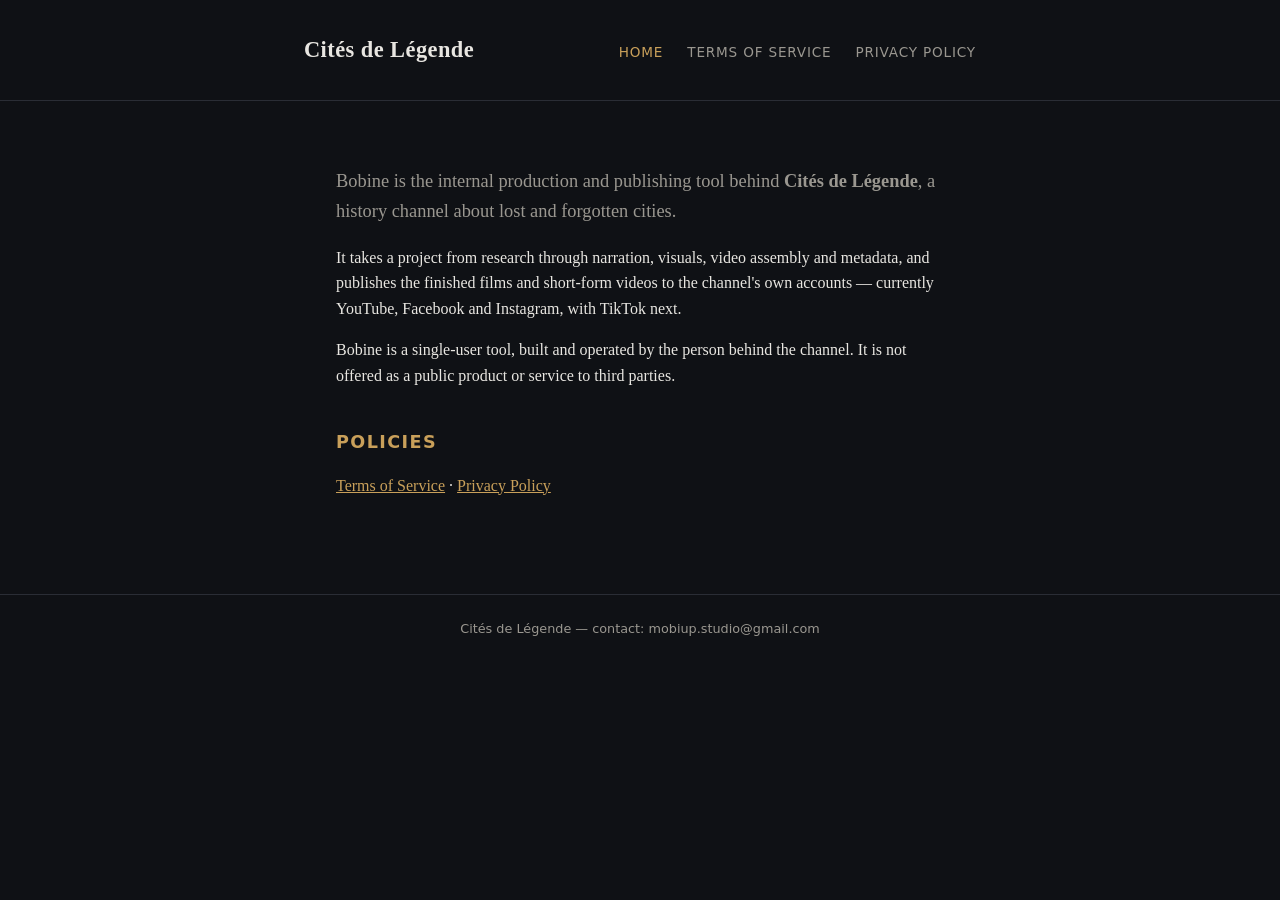
==== index.html @ 85c2d61f "Pages officielles Cités de Légende (accueil, CGU, confidentialité)" ====
<!doctype html>
<html lang="en">
<head>
<meta charset="utf-8">
<meta name="viewport" content="width=device-width, initial-scale=1">
<title>Bobine — Cités de Légende</title>
<meta name="description" content="Official page for Bobine, the internal production and publishing tool behind the Cités de Légende history channel.">
<link rel="stylesheet" href="style.css">
</head>
<body>
<header>
  <div class="wrap">
    <h1>Cités de Légende</h1>
    <nav>
      <a href="index.html">Home</a>
      <a href="terms.html">Terms of Service</a>
      <a href="privacy.html">Privacy Policy</a>
    </nav>
  </div>
</header>
<main>
  <div class="wrap">
    <p class="lede">Bobine is the internal production and publishing tool behind
    <strong>Cités de Légende</strong>, a history channel about lost and forgotten
    cities.</p>

    <p>It takes a project from research through narration, visuals, video
    assembly and metadata, and publishes the finished films and short-form
    videos to the channel's own accounts — currently YouTube, Facebook and
    Instagram, with TikTok next.</p>

    <p>Bobine is a single-user tool, built and operated by the person behind
    the channel. It is not offered as a public product or service to third
    parties.</p>

    <h2>Policies</h2>
    <p>
      <a href="terms.html">Terms of Service</a> ·
      <a href="privacy.html">Privacy Policy</a>
    </p>
  </div>
</main>
<footer>Cités de Légende — contact: mobiup.studio@gmail.com</footer>
</body>
</html>
---- style.css ----
:root {
  --bg: #0f1115;
  --panel: #171a21;
  --text: #e8e6e1;
  --muted: #9a9790;
  --accent: #c9a05a;
  --border: #2a2d35;
}

* { box-sizing: border-box; }

body {
  margin: 0;
  background: var(--bg);
  color: var(--text);
  font-family: Georgia, "Times New Roman", serif;
  line-height: 1.6;
}

header {
  border-bottom: 1px solid var(--border);
  padding: 2rem 1.5rem;
}

.wrap {
  max-width: 42rem;
  margin: 0 auto;
}

header .wrap {
  display: flex;
  align-items: baseline;
  justify-content: space-between;
  flex-wrap: wrap;
  gap: 0.5rem 1.5rem;
}

h1 {
  font-size: 1.4rem;
  margin: 0;
  letter-spacing: 0.02em;
}

nav a {
  color: var(--muted);
  text-decoration: none;
  margin-left: 1.25rem;
  font-family: -apple-system, system-ui, sans-serif;
  font-size: 0.85rem;
  text-transform: uppercase;
  letter-spacing: 0.06em;
}

nav a:hover, nav a:first-child { color: var(--accent); }

main {
  padding: 3rem 1.5rem 5rem;
}

main .wrap { max-width: 38rem; }

h2 {
  color: var(--accent);
  font-size: 1.1rem;
  text-transform: uppercase;
  letter-spacing: 0.08em;
  font-family: -apple-system, system-ui, sans-serif;
  margin-top: 2.5rem;
}

p, li { color: var(--text); }

.lede {
  font-size: 1.15rem;
  color: var(--muted);
}

footer {
  border-top: 1px solid var(--border);
  padding: 1.5rem;
  color: var(--muted);
  font-family: -apple-system, system-ui, sans-serif;
  font-size: 0.8rem;
  text-align: center;
}

a { color: var(--accent); }

.updated {
  font-family: -apple-system, system-ui, sans-serif;
  font-size: 0.8rem;
  color: var(--muted);
}
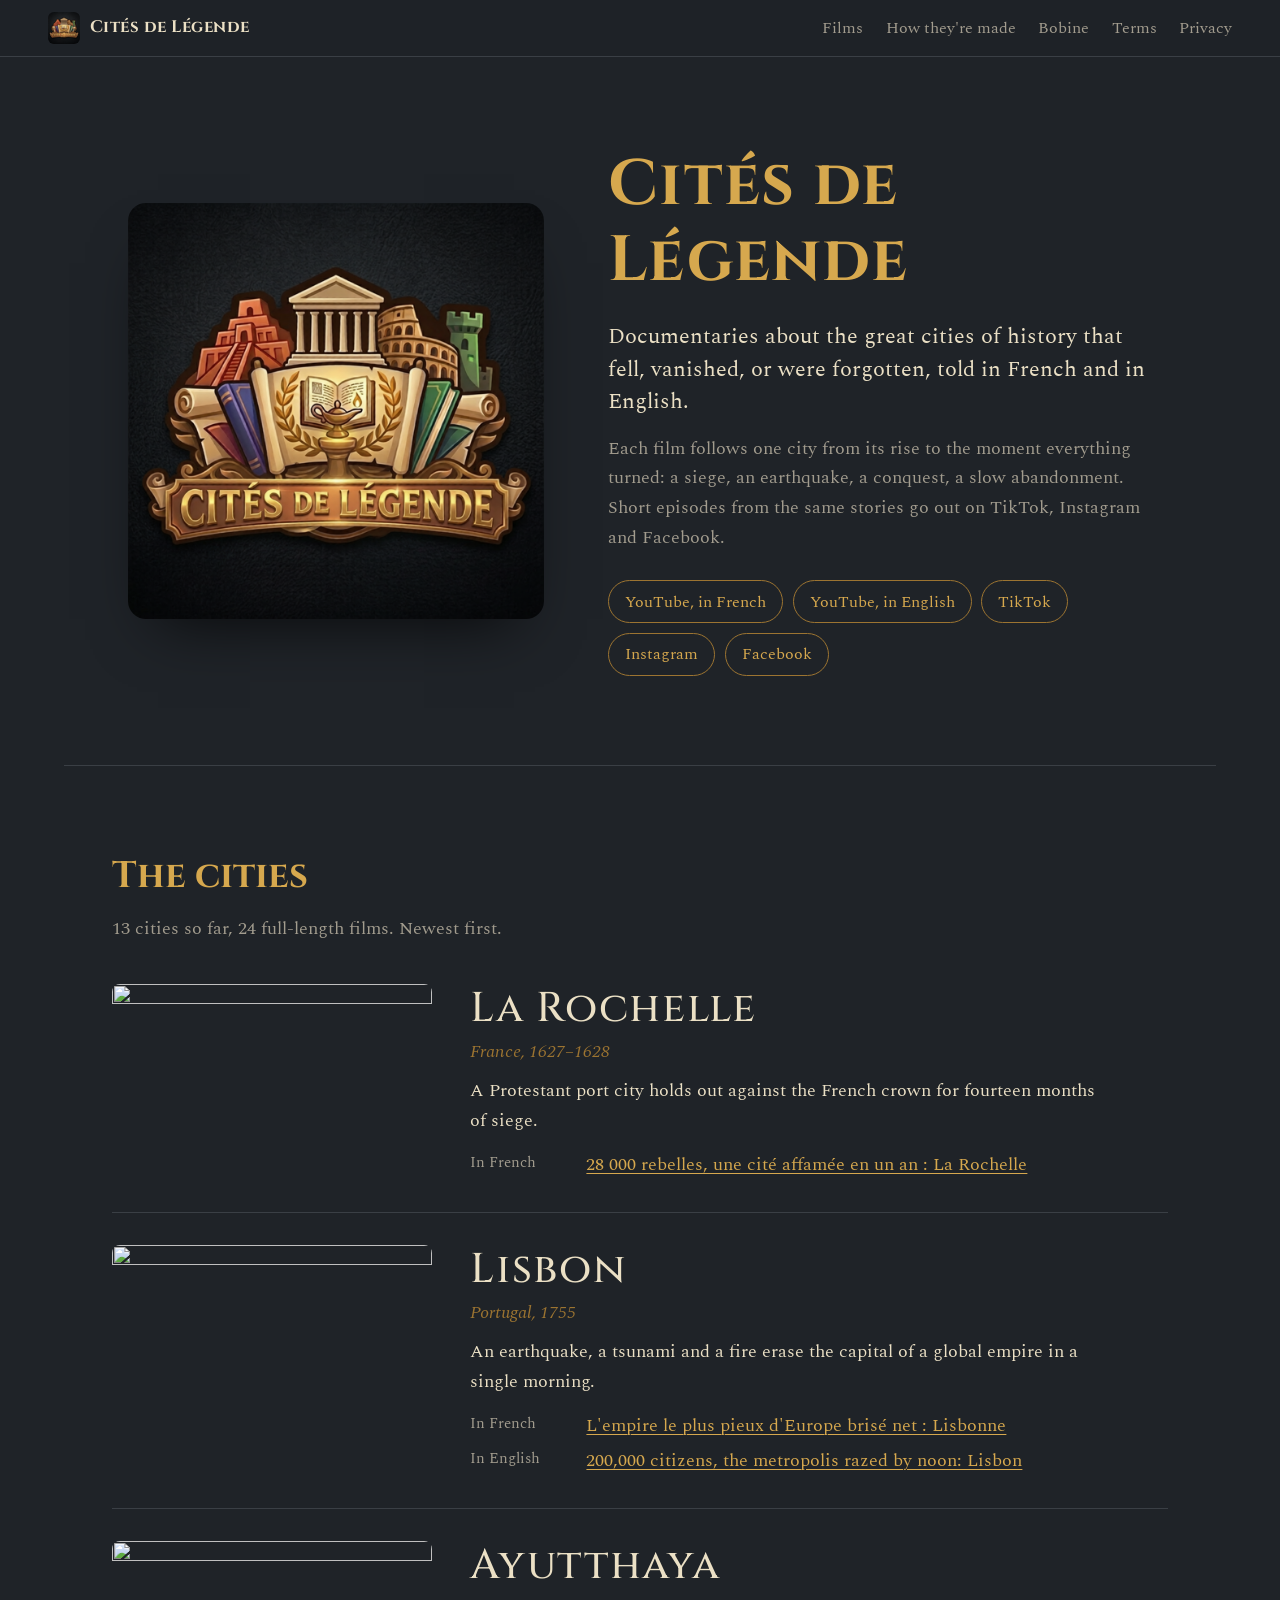
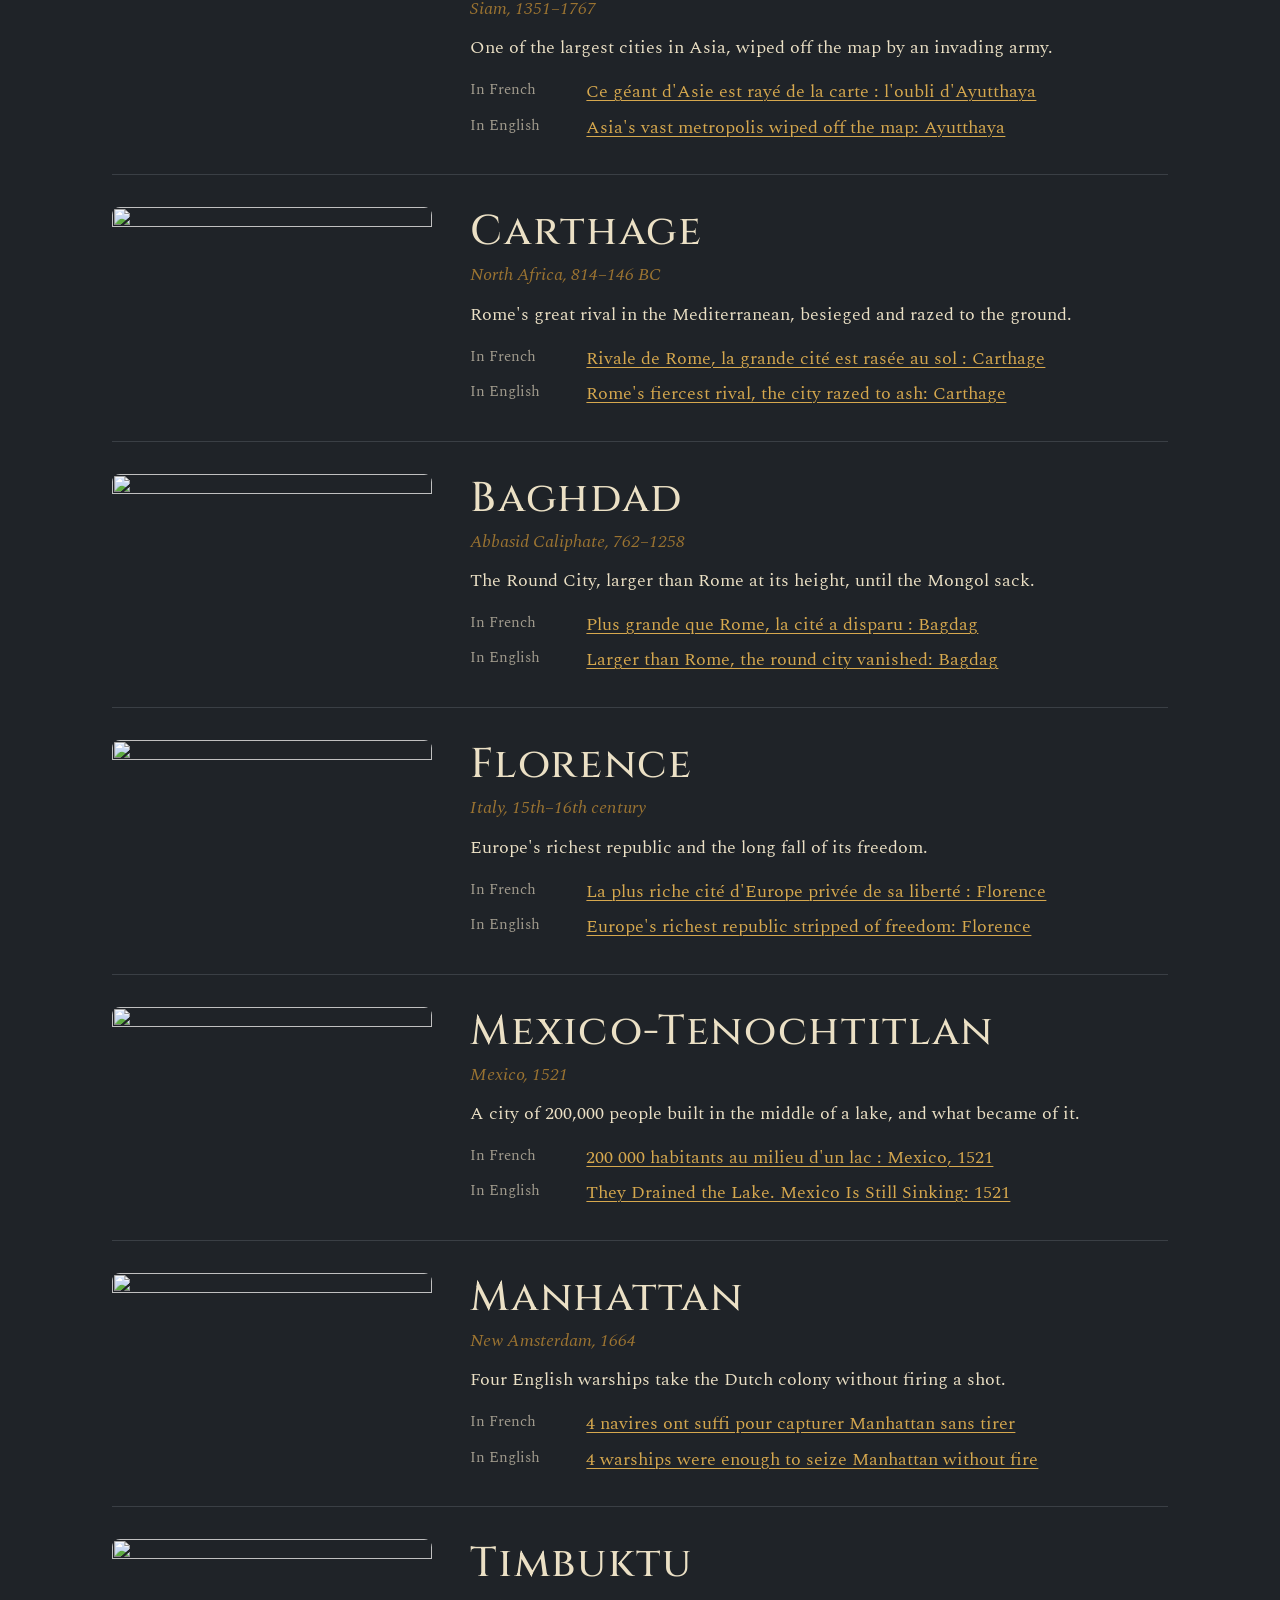
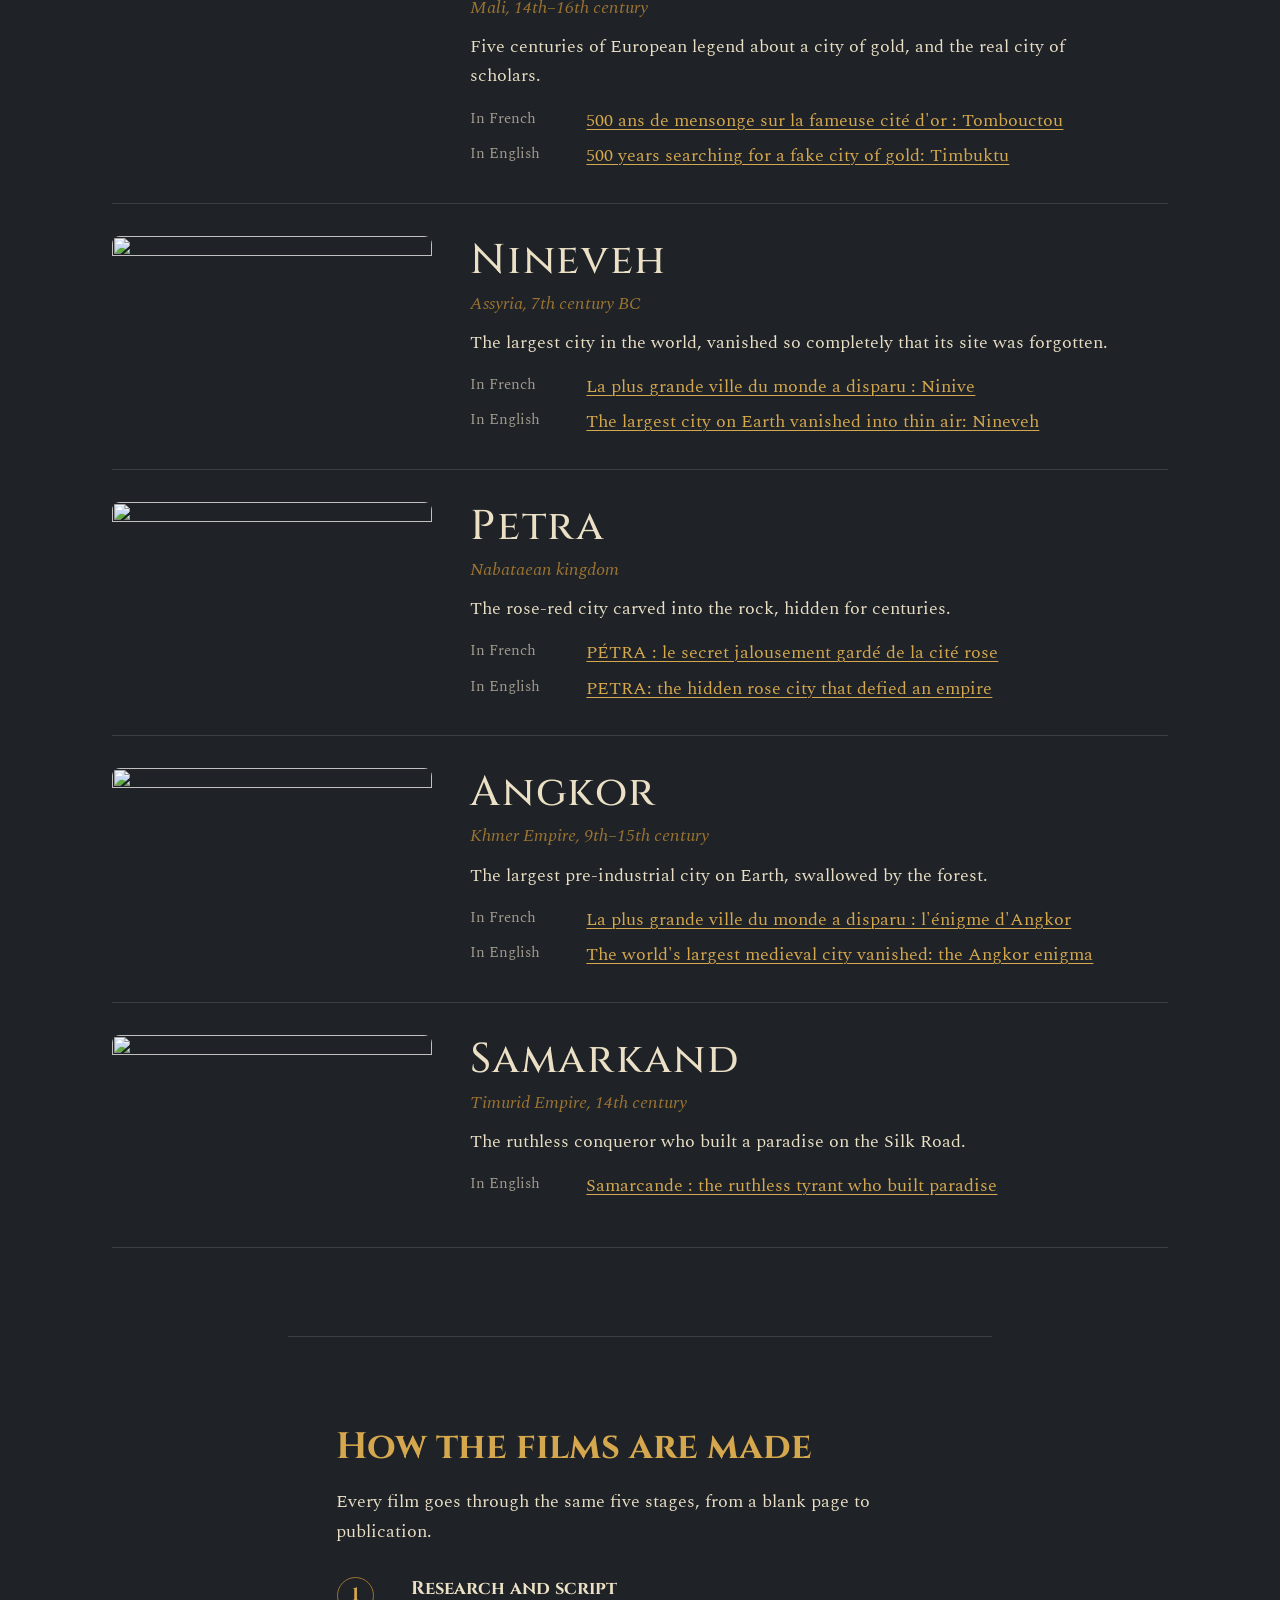
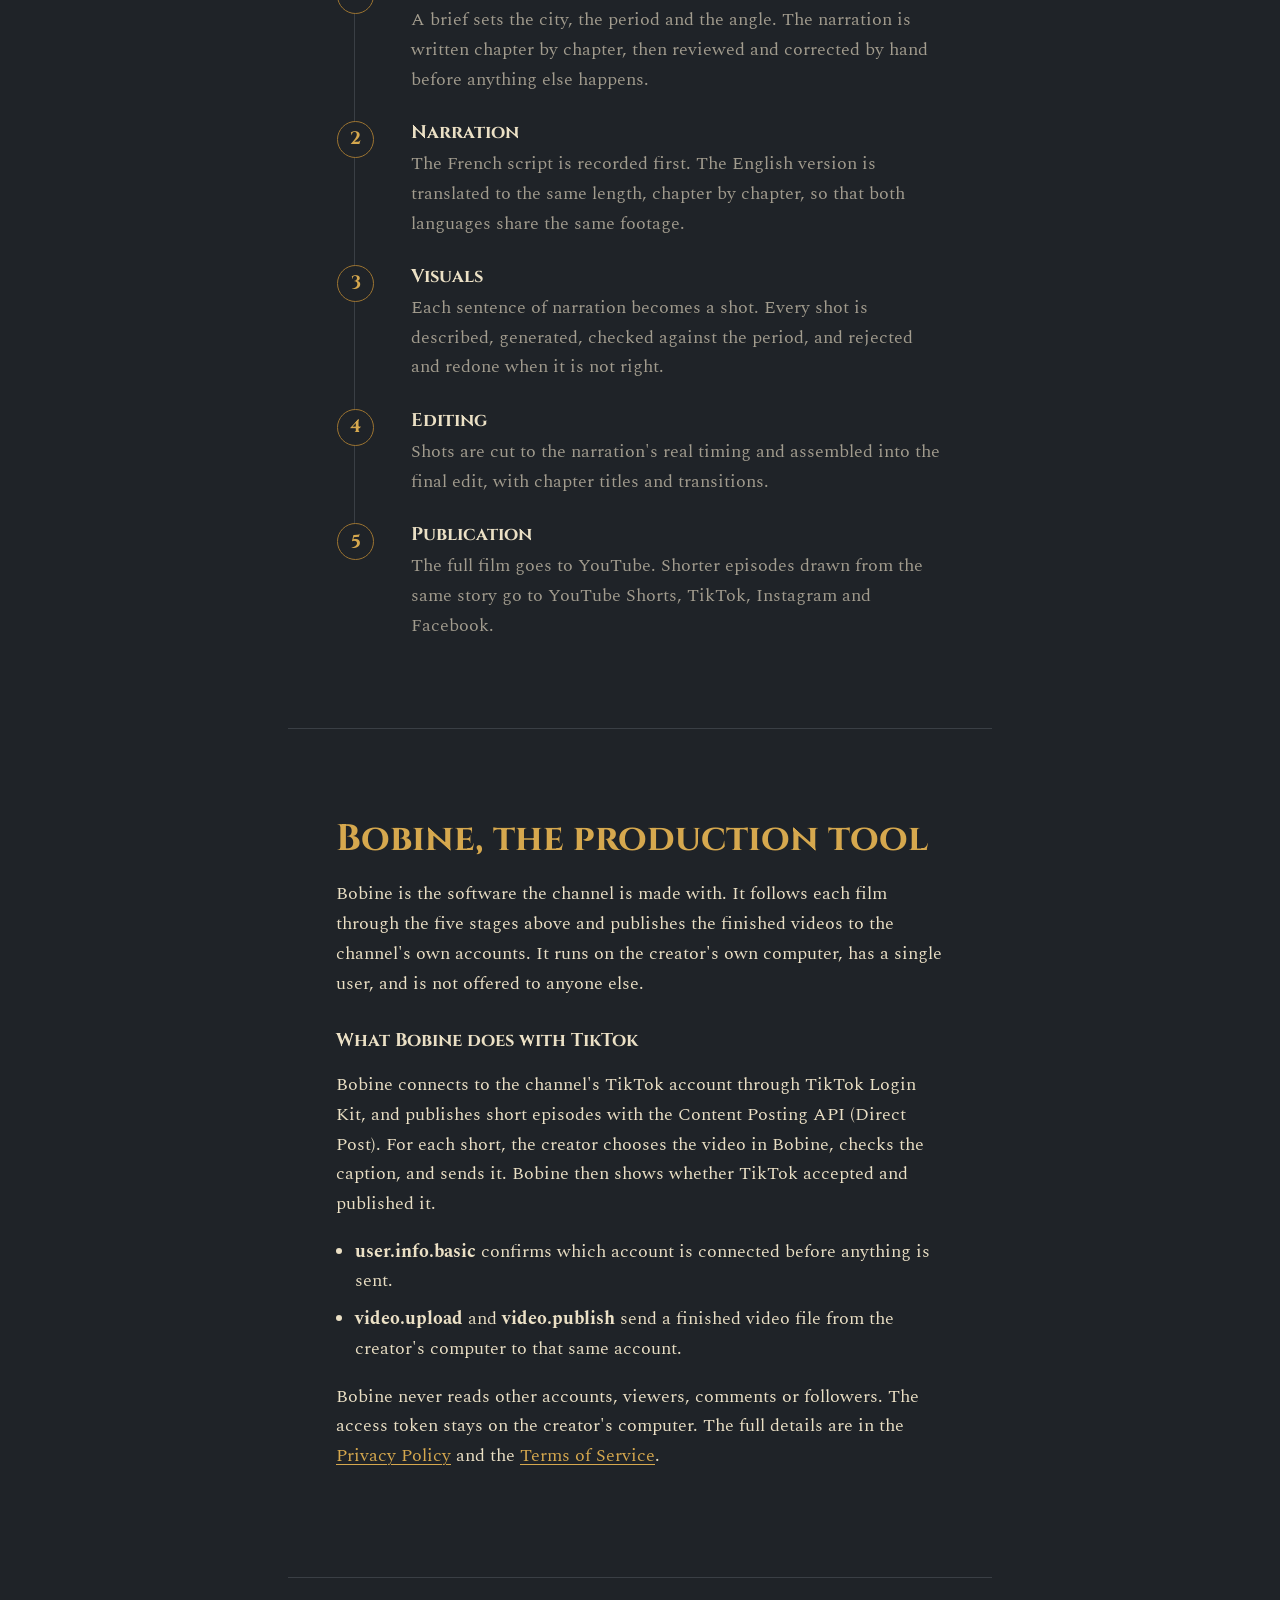
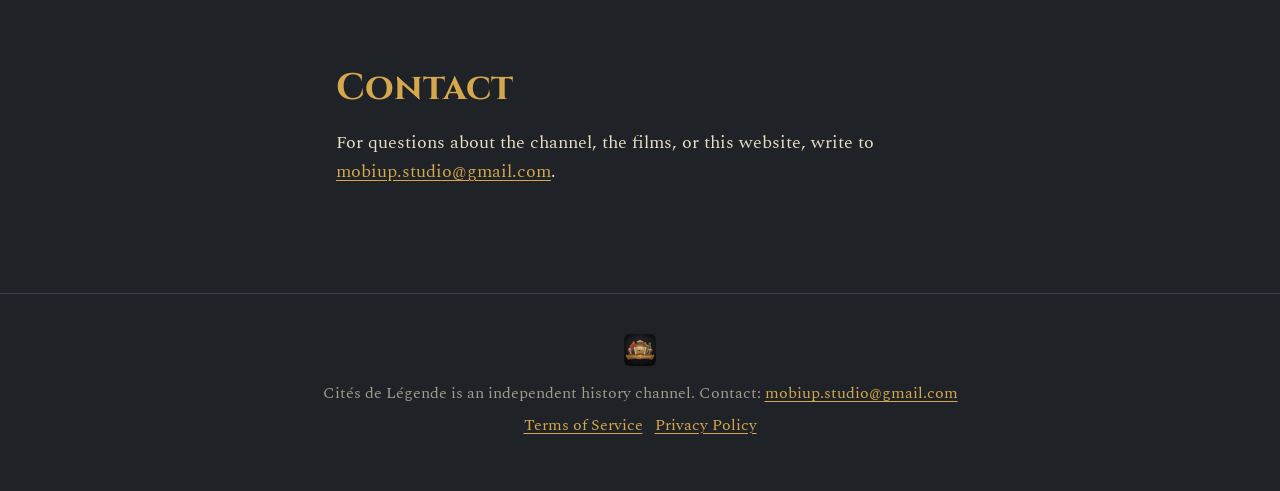
==== commit 267982c1: "Site complet de la chaîne : logo et favicon, index des films, fabrication, Bobine et TikTok Corrige " ====
--- a/index.html
+++ b/index.html
@@ -3,43 +3,291 @@
 <head>
 <meta charset="utf-8">
 <meta name="viewport" content="width=device-width, initial-scale=1">
-<title>Bobine — Cités de Légende</title>
-<meta name="description" content="Official page for Bobine, the internal production and publishing tool behind the Cités de Légende history channel.">
+<title>Cités de Légende — documentaries about lost cities</title>
+<meta name="description" content="Cités de Légende is an independent history channel telling the stories of great cities that fell, vanished or were forgotten. In French and in English.">
+<link rel="icon" href="favicon.ico" sizes="any">
+<link rel="icon" type="image/png" sizes="32x32" href="favicon-32.png">
+<link rel="icon" type="image/png" sizes="16x16" href="favicon-16.png">
+<link rel="apple-touch-icon" href="apple-touch-icon.png">
+<meta property="og:title" content="Cités de Légende — documentaries about lost cities">
+<meta property="og:description" content="Cités de Légende is an independent history channel telling the stories of great cities that fell, vanished or were forgotten. In French and in English.">
+<meta property="og:image" content="https://ghazidenden.github.io/cites-de-legende/img/logo-512.png">
+<meta name="theme-color" content="#1f2328">
+<link rel="preconnect" href="https://fonts.googleapis.com">
+<link rel="preconnect" href="https://fonts.gstatic.com" crossorigin>
+<link href="https://fonts.googleapis.com/css2?family=Cinzel:wght@500;700&family=Spectral:ital,wght@0,400;0,600;1,400&display=swap" rel="stylesheet">
 <link rel="stylesheet" href="style.css">
 </head>
-<body>
-<header>
-  <div class="wrap">
-    <h1>Cités de Légende</h1>
-    <nav>
-      <a href="index.html">Home</a>
-      <a href="terms.html">Terms of Service</a>
-      <a href="privacy.html">Privacy Policy</a>
-    </nav>
-  </div>
+<body><header class="barre">
+  <a class="marque" href="index.html">
+    <img src="favicon-32.png" srcset="apple-touch-icon.png 2x" width="32" height="32" alt="">
+    <span>Cités de Légende</span>
+  </a>
+  <nav aria-label="Main">
+      <a href="index.html#films">Films</a>
+      <a href="index.html#making">How they're made</a>
+      <a href="index.html#bobine">Bobine</a>
+      <a href="terms.html">Terms</a>
+      <a href="privacy.html">Privacy</a>
+  </nav>
 </header>
 <main>
-  <div class="wrap">
-    <p class="lede">Bobine is the internal production and publishing tool behind
-    <strong>Cités de Légende</strong>, a history channel about lost and forgotten
-    cities.</p>
-
-    <p>It takes a project from research through narration, visuals, video
-    assembly and metadata, and publishes the finished films and short-form
-    videos to the channel's own accounts — currently YouTube, Facebook and
-    Instagram, with TikTok next.</p>
-
-    <p>Bobine is a single-user tool, built and operated by the person behind
-    the channel. It is not offered as a public product or service to third
-    parties.</p>
-
-    <h2>Policies</h2>
-    <p>
-      <a href="terms.html">Terms of Service</a> ·
-      <a href="privacy.html">Privacy Policy</a>
-    </p>
-  </div>
+  <section class="hero">
+    <img class="hero-logo" src="img/logo-512.png" width="512" height="512"
+         alt="Cités de Légende logo: a temple, a pyramid, a colosseum and a tower above an open book">
+    <div class="hero-texte">
+      <h1>Cités de Légende</h1>
+      <p class="accroche">Documentaries about the great cities of history that fell,
+      vanished, or were forgotten, told in French and in English.</p>
+      <p>Each film follows one city from its rise to the moment everything turned:
+      a siege, an earthquake, a conquest, a slow abandonment. Short episodes from
+      the same stories go out on TikTok, Instagram and Facebook.</p>
+      <ul class="comptes">
+        <li><a href="https://www.youtube.com/@Cit%C3%A9sdel%C3%A9gende">YouTube, in French</a></li>
+        <li><a href="https://www.youtube.com/@CitiesofLegends">YouTube, in English</a></li>
+        <li><a href="https://www.tiktok.com/@citesdelegende">TikTok</a></li>
+        <li><a href="https://www.instagram.com/citesdelegende/">Instagram</a></li>
+        <li><a href="https://www.facebook.com/1225432133984430">Facebook</a></li>
+      </ul>
+    </div>
+  </section>
+
+  <section id="films" class="section">
+    <div class="section-tete">
+      <h2>The cities</h2>
+      <p>13 cities so far, 24 full-length films. Newest first.</p>
+    </div>
+    <div class="index-cites">
+    <article class="cite">
+      <a class="cite-image" href="https://www.youtube.com/watch?v=nSTFrO1NFgs" tabindex="-1" aria-hidden="true">
+        <img src="https://i.ytimg.com/vi/nSTFrO1NFgs/hqdefault.jpg" alt="" loading="lazy" width="480" height="270">
+      </a>
+      <div class="cite-texte">
+        <h3>La Rochelle</h3>
+        <p class="contexte">France, 1627–1628</p>
+        <p>A Protestant port city holds out against the French crown for fourteen months of siege.</p>
+        <ul class="versions">
+          <li><span class="langue">In French</span><a href="https://www.youtube.com/watch?v=nSTFrO1NFgs">28 000 rebelles, une cité affamée en un an : La Rochelle</a></li>
+        </ul>
+      </div>
+    </article>
+    <article class="cite">
+      <a class="cite-image" href="https://www.youtube.com/watch?v=lg30pl7Dk1A" tabindex="-1" aria-hidden="true">
+        <img src="https://i.ytimg.com/vi/lg30pl7Dk1A/hqdefault.jpg" alt="" loading="lazy" width="480" height="270">
+      </a>
+      <div class="cite-texte">
+        <h3>Lisbon</h3>
+        <p class="contexte">Portugal, 1755</p>
+        <p>An earthquake, a tsunami and a fire erase the capital of a global empire in a single morning.</p>
+        <ul class="versions">
+          <li><span class="langue">In French</span><a href="https://www.youtube.com/watch?v=lg30pl7Dk1A">L&#x27;empire le plus pieux d&#x27;Europe brisé net : Lisbonne</a></li><li><span class="langue">In English</span><a href="https://www.youtube.com/watch?v=Euv_3OTHdMg">200,000 citizens, the metropolis razed by noon: Lisbon</a></li>
+        </ul>
+      </div>
+    </article>
+    <article class="cite">
+      <a class="cite-image" href="https://www.youtube.com/watch?v=ZuWrW7smvLE" tabindex="-1" aria-hidden="true">
+        <img src="https://i.ytimg.com/vi/ZuWrW7smvLE/hqdefault.jpg" alt="" loading="lazy" width="480" height="270">
+      </a>
+      <div class="cite-texte">
+        <h3>Ayutthaya</h3>
+        <p class="contexte">Siam, 1351–1767</p>
+        <p>One of the largest cities in Asia, wiped off the map by an invading army.</p>
+        <ul class="versions">
+          <li><span class="langue">In French</span><a href="https://www.youtube.com/watch?v=ZuWrW7smvLE">Ce géant d&#x27;Asie est rayé de la carte : l&#x27;oubli d&#x27;Ayutthaya</a></li><li><span class="langue">In English</span><a href="https://www.youtube.com/watch?v=eWrlRHdvNJ0">Asia&#x27;s vast metropolis wiped off the map: Ayutthaya</a></li>
+        </ul>
+      </div>
+    </article>
+    <article class="cite">
+      <a class="cite-image" href="https://www.youtube.com/watch?v=AJzdpwsMouE" tabindex="-1" aria-hidden="true">
+        <img src="https://i.ytimg.com/vi/AJzdpwsMouE/hqdefault.jpg" alt="" loading="lazy" width="480" height="270">
+      </a>
+      <div class="cite-texte">
+        <h3>Carthage</h3>
+        <p class="contexte">North Africa, 814–146 BC</p>
+        <p>Rome&#x27;s great rival in the Mediterranean, besieged and razed to the ground.</p>
+        <ul class="versions">
+          <li><span class="langue">In French</span><a href="https://www.youtube.com/watch?v=AJzdpwsMouE">Rivale de Rome, la grande cité est rasée au sol : Carthage</a></li><li><span class="langue">In English</span><a href="https://www.youtube.com/watch?v=Lvd-JAoOzpo">Rome&#x27;s fiercest rival, the city razed to ash: Carthage</a></li>
+        </ul>
+      </div>
+    </article>
+    <article class="cite">
+      <a class="cite-image" href="https://www.youtube.com/watch?v=WhcmPUVyRag" tabindex="-1" aria-hidden="true">
+        <img src="https://i.ytimg.com/vi/WhcmPUVyRag/hqdefault.jpg" alt="" loading="lazy" width="480" height="270">
+      </a>
+      <div class="cite-texte">
+        <h3>Baghdad</h3>
+        <p class="contexte">Abbasid Caliphate, 762–1258</p>
+        <p>The Round City, larger than Rome at its height, until the Mongol sack.</p>
+        <ul class="versions">
+          <li><span class="langue">In French</span><a href="https://www.youtube.com/watch?v=WhcmPUVyRag">Plus grande que Rome, la cité a disparu : Bagdag</a></li><li><span class="langue">In English</span><a href="https://www.youtube.com/watch?v=_sfg_ogePY0">Larger than Rome, the round city vanished: Bagdag</a></li>
+        </ul>
+      </div>
+    </article>
+    <article class="cite">
+      <a class="cite-image" href="https://www.youtube.com/watch?v=De_64ATfr78" tabindex="-1" aria-hidden="true">
+        <img src="https://i.ytimg.com/vi/De_64ATfr78/hqdefault.jpg" alt="" loading="lazy" width="480" height="270">
+      </a>
+      <div class="cite-texte">
+        <h3>Florence</h3>
+        <p class="contexte">Italy, 15th–16th century</p>
+        <p>Europe&#x27;s richest republic and the long fall of its freedom.</p>
+        <ul class="versions">
+          <li><span class="langue">In French</span><a href="https://www.youtube.com/watch?v=De_64ATfr78">La plus riche cité d&#x27;Europe privée de sa liberté : Florence</a></li><li><span class="langue">In English</span><a href="https://www.youtube.com/watch?v=kuQ1AJKrmks">Europe&#x27;s richest republic stripped of freedom: Florence</a></li>
+        </ul>
+      </div>
+    </article>
+    <article class="cite">
+      <a class="cite-image" href="https://www.youtube.com/watch?v=_jun7IHQwRI" tabindex="-1" aria-hidden="true">
+        <img src="https://i.ytimg.com/vi/_jun7IHQwRI/hqdefault.jpg" alt="" loading="lazy" width="480" height="270">
+      </a>
+      <div class="cite-texte">
+        <h3>Mexico-Tenochtitlan</h3>
+        <p class="contexte">Mexico, 1521</p>
+        <p>A city of 200,000 people built in the middle of a lake, and what became of it.</p>
+        <ul class="versions">
+          <li><span class="langue">In French</span><a href="https://www.youtube.com/watch?v=_jun7IHQwRI">200 000 habitants au milieu d&#x27;un lac : Mexico, 1521</a></li><li><span class="langue">In English</span><a href="https://www.youtube.com/watch?v=YyvIbxo6Wh8">They Drained the Lake. Mexico Is Still Sinking: 1521</a></li>
+        </ul>
+      </div>
+    </article>
+    <article class="cite">
+      <a class="cite-image" href="https://www.youtube.com/watch?v=YtsWTflxHx0" tabindex="-1" aria-hidden="true">
+        <img src="https://i.ytimg.com/vi/YtsWTflxHx0/hqdefault.jpg" alt="" loading="lazy" width="480" height="270">
+      </a>
+      <div class="cite-texte">
+        <h3>Manhattan</h3>
+        <p class="contexte">New Amsterdam, 1664</p>
+        <p>Four English warships take the Dutch colony without firing a shot.</p>
+        <ul class="versions">
+          <li><span class="langue">In French</span><a href="https://www.youtube.com/watch?v=YtsWTflxHx0">4 navires ont suffi pour capturer Manhattan sans tirer</a></li><li><span class="langue">In English</span><a href="https://www.youtube.com/watch?v=VDmErKFrJEg">4 warships were enough to seize Manhattan without fire</a></li>
+        </ul>
+      </div>
+    </article>
+    <article class="cite">
+      <a class="cite-image" href="https://www.youtube.com/watch?v=OJswLat2wag" tabindex="-1" aria-hidden="true">
+        <img src="https://i.ytimg.com/vi/OJswLat2wag/hqdefault.jpg" alt="" loading="lazy" width="480" height="270">
+      </a>
+      <div class="cite-texte">
+        <h3>Timbuktu</h3>
+        <p class="contexte">Mali, 14th–16th century</p>
+        <p>Five centuries of European legend about a city of gold, and the real city of scholars.</p>
+        <ul class="versions">
+          <li><span class="langue">In French</span><a href="https://www.youtube.com/watch?v=OJswLat2wag">500 ans de mensonge sur la fameuse cité d&#x27;or : Tombouctou</a></li><li><span class="langue">In English</span><a href="https://www.youtube.com/watch?v=VUxhfKwv7Jg">500 years searching for a fake city of gold: Timbuktu</a></li>
+        </ul>
+      </div>
+    </article>
+    <article class="cite">
+      <a class="cite-image" href="https://www.youtube.com/watch?v=Web4e800MqE" tabindex="-1" aria-hidden="true">
+        <img src="https://i.ytimg.com/vi/Web4e800MqE/hqdefault.jpg" alt="" loading="lazy" width="480" height="270">
+      </a>
+      <div class="cite-texte">
+        <h3>Nineveh</h3>
+        <p class="contexte">Assyria, 7th century BC</p>
+        <p>The largest city in the world, vanished so completely that its site was forgotten.</p>
+        <ul class="versions">
+          <li><span class="langue">In French</span><a href="https://www.youtube.com/watch?v=Web4e800MqE">La plus grande ville du monde a disparu : Ninive</a></li><li><span class="langue">In English</span><a href="https://www.youtube.com/watch?v=ojPjNfWXtPk">The largest city on Earth vanished into thin air: Nineveh</a></li>
+        </ul>
+      </div>
+    </article>
+    <article class="cite">
+      <a class="cite-image" href="https://www.youtube.com/watch?v=JXcXRyi-_vg" tabindex="-1" aria-hidden="true">
+        <img src="https://i.ytimg.com/vi/JXcXRyi-_vg/hqdefault.jpg" alt="" loading="lazy" width="480" height="270">
+      </a>
+      <div class="cite-texte">
+        <h3>Petra</h3>
+        <p class="contexte">Nabataean kingdom</p>
+        <p>The rose-red city carved into the rock, hidden for centuries.</p>
+        <ul class="versions">
+          <li><span class="langue">In French</span><a href="https://www.youtube.com/watch?v=JXcXRyi-_vg">PÉTRA : le secret jalousement gardé de la cité rose</a></li><li><span class="langue">In English</span><a href="https://www.youtube.com/watch?v=6mDFm4AqdGI">PETRA: the hidden rose city that defied an empire</a></li>
+        </ul>
+      </div>
+    </article>
+    <article class="cite">
+      <a class="cite-image" href="https://www.youtube.com/watch?v=3LcnW0TFl4k" tabindex="-1" aria-hidden="true">
+        <img src="https://i.ytimg.com/vi/3LcnW0TFl4k/hqdefault.jpg" alt="" loading="lazy" width="480" height="270">
+      </a>
+      <div class="cite-texte">
+        <h3>Angkor</h3>
+        <p class="contexte">Khmer Empire, 9th–15th century</p>
+        <p>The largest pre-industrial city on Earth, swallowed by the forest.</p>
+        <ul class="versions">
+          <li><span class="langue">In French</span><a href="https://www.youtube.com/watch?v=3LcnW0TFl4k">La plus grande ville du monde a disparu : l&#x27;énigme d&#x27;Angkor</a></li><li><span class="langue">In English</span><a href="https://www.youtube.com/watch?v=1VvmAwef-O4">The world&#x27;s largest medieval city vanished: the Angkor enigma</a></li>
+        </ul>
+      </div>
+    </article>
+    <article class="cite">
+      <a class="cite-image" href="https://www.youtube.com/watch?v=QjuB1fGJ_jA" tabindex="-1" aria-hidden="true">
+        <img src="https://i.ytimg.com/vi/QjuB1fGJ_jA/hqdefault.jpg" alt="" loading="lazy" width="480" height="270">
+      </a>
+      <div class="cite-texte">
+        <h3>Samarkand</h3>
+        <p class="contexte">Timurid Empire, 14th century</p>
+        <p>The ruthless conqueror who built a paradise on the Silk Road.</p>
+        <ul class="versions">
+          <li><span class="langue">In English</span><a href="https://www.youtube.com/watch?v=QjuB1fGJ_jA">Samarcande : the ruthless tyrant who built paradise</a></li>
+        </ul>
+      </div>
+    </article>
+    </div>
+  </section>
+
+  <section id="making" class="section etroite">
+    <h2>How the films are made</h2>
+    <p>Every film goes through the same five stages, from a blank page to publication.</p>
+    <ol class="etapes">
+      <li><h3>Research and script</h3>
+      <p>A brief sets the city, the period and the angle. The narration is written
+      chapter by chapter, then reviewed and corrected by hand before anything else
+      happens.</p></li>
+      <li><h3>Narration</h3>
+      <p>The French script is recorded first. The English version is translated to the
+      same length, chapter by chapter, so that both languages share the same footage.</p></li>
+      <li><h3>Visuals</h3>
+      <p>Each sentence of narration becomes a shot. Every shot is described, generated,
+      checked against the period, and rejected and redone when it is not right.</p></li>
+      <li><h3>Editing</h3>
+      <p>Shots are cut to the narration's real timing and assembled into the final edit,
+      with chapter titles and transitions.</p></li>
+      <li><h3>Publication</h3>
+      <p>The full film goes to YouTube. Shorter episodes drawn from the same story go to
+      YouTube Shorts, TikTok, Instagram and Facebook.</p></li>
+    </ol>
+  </section>
+
+  <section id="bobine" class="section etroite">
+    <h2>Bobine, the production tool</h2>
+    <p>Bobine is the software the channel is made with. It follows each film through
+    the five stages above and publishes the finished videos to the channel's own
+    accounts. It runs on the creator's own computer, has a single user, and is not
+    offered to anyone else.</p>
+
+    <h3>What Bobine does with TikTok</h3>
+    <p>Bobine connects to the channel's TikTok account through TikTok Login Kit, and
+    publishes short episodes with the Content Posting API (Direct Post). For each short,
+    the creator chooses the video in Bobine, checks the caption, and sends it. Bobine
+    then shows whether TikTok accepted and published it.</p>
+    <ul class="usage">
+      <li><strong>user.info.basic</strong> confirms which account is connected before
+      anything is sent.</li>
+      <li><strong>video.upload</strong> and <strong>video.publish</strong> send a
+      finished video file from the creator's computer to that same account.</li>
+    </ul>
+    <p>Bobine never reads other accounts, viewers, comments or followers. The access token
+    stays on the creator's computer. The full details are in the
+    <a href="privacy.html">Privacy Policy</a> and the <a href="terms.html">Terms of
+    Service</a>.</p>
+  </section>
+
+  <section id="contact" class="section etroite">
+    <h2>Contact</h2>
+    <p>For questions about the channel, the films, or this website, write to
+    <a href="mailto:mobiup.studio@gmail.com">mobiup.studio@gmail.com</a>.</p>
+  </section>
 </main>
-<footer>Cités de Légende — contact: mobiup.studio@gmail.com</footer>
+<footer class="pied">
+  <img src="favicon-32.png" srcset="apple-touch-icon.png 2x" width="32" height="32" alt="">
+  <p>Cités de Légende is an independent history channel.
+  Contact: <a href="mailto:mobiup.studio@gmail.com">mobiup.studio@gmail.com</a></p>
+  <p><a href="terms.html">Terms of Service</a> &nbsp; <a href="privacy.html">Privacy Policy</a></p>
+</footer>
 </body>
 </html>
--- a/style.css
+++ b/style.css
@@ -1,93 +1,220 @@
 :root {
-  --bg: #0f1115;
-  --panel: #171a21;
-  --text: #e8e6e1;
-  --muted: #9a9790;
-  --accent: #c9a05a;
-  --border: #2a2d35;
+  --cuir: #1f2328;
+  --cuir-clair: #282d33;
+  --filet: #3a3f45;
+  --parchemin: #ebe0c5;
+  --sourdine: #a29c8e;
+  --or: #d6a84e;
+  --or-patine: #9c7431;
+  --gravure: "Cinzel", "Trajan Pro", Georgia, serif;
+  --texte: "Spectral", Georgia, "Times New Roman", serif;
 }
 
 * { box-sizing: border-box; }
+
+html { scroll-behavior: smooth; }
+@media (prefers-reduced-motion: reduce) { html { scroll-behavior: auto; } }
 
 body {
   margin: 0;
-  background: var(--bg);
-  color: var(--text);
-  font-family: Georgia, "Times New Roman", serif;
-  line-height: 1.6;
-}
-
-header {
-  border-bottom: 1px solid var(--border);
-  padding: 2rem 1.5rem;
-}
-
-.wrap {
-  max-width: 42rem;
-  margin: 0 auto;
-}
-
-header .wrap {
+  background: var(--cuir);
+  color: var(--parchemin);
+  font-family: var(--texte);
+  font-size: 1.125rem;
+  line-height: 1.65;
+  -webkit-font-smoothing: antialiased;
+}
+
+img { max-width: 100%; height: auto; display: block; }
+
+a { color: var(--or); text-underline-offset: 0.18em; text-decoration-thickness: 1px; }
+a:hover { color: var(--parchemin); }
+:focus-visible { outline: 2px solid var(--or); outline-offset: 3px; border-radius: 2px; }
+
+h1, h2, h3 { font-family: var(--gravure); font-weight: 700; line-height: 1.2; margin: 0; }
+
+/* Barre */
+.barre {
+  position: sticky;
+  top: 0;
+  z-index: 10;
   display: flex;
-  align-items: baseline;
+  align-items: center;
   justify-content: space-between;
   flex-wrap: wrap;
-  gap: 0.5rem 1.5rem;
-}
-
-h1 {
+  gap: 0.5rem 2rem;
+  padding: 0.75rem clamp(1rem, 4vw, 3rem);
+  background: rgba(31, 35, 40, 0.94);
+  backdrop-filter: blur(6px);
+  border-bottom: 1px solid var(--filet);
+}
+.marque {
+  display: flex;
+  align-items: center;
+  gap: 0.6rem;
+  color: var(--parchemin);
+  text-decoration: none;
+  font-family: var(--gravure);
+  font-weight: 700;
+  font-size: 1.05rem;
+  letter-spacing: 0.03em;
+}
+.marque img { border-radius: 6px; }
+.barre nav { display: flex; flex-wrap: wrap; gap: 0.25rem 1.4rem; }
+.barre nav a {
+  color: var(--sourdine);
+  text-decoration: none;
+  font-size: 1rem;
+}
+.barre nav a:hover, .barre nav a[aria-current="page"] { color: var(--or); }
+
+/* Hero */
+.hero {
+  display: grid;
+  grid-template-columns: minmax(0, 26rem) minmax(0, 34rem);
+  justify-content: center;
+  align-items: center;
+  gap: clamp(2rem, 5vw, 4.5rem);
+  padding: clamp(2.5rem, 7vw, 6rem) clamp(1rem, 4vw, 3rem);
+}
+.hero-logo {
+  width: 100%;
+  border-radius: 18px;
+  box-shadow: 0 30px 60px -30px rgba(0, 0, 0, 0.8);
+}
+.hero h1 {
+  font-size: clamp(2.4rem, 5.5vw, 4rem);
+  color: var(--or);
+  letter-spacing: 0.02em;
+  margin-bottom: 1.25rem;
+}
+.accroche {
   font-size: 1.4rem;
+  line-height: 1.45;
+  margin: 0 0 1rem;
+}
+.hero-texte > p:not(.accroche) { color: var(--sourdine); margin: 0 0 1.75rem; }
+.comptes {
+  list-style: none;
   margin: 0;
-  letter-spacing: 0.02em;
-}
-
-nav a {
-  color: var(--muted);
+  padding: 0;
+  display: flex;
+  flex-wrap: wrap;
+  gap: 0.6rem;
+}
+.comptes a {
+  display: inline-block;
+  padding: 0.45rem 1rem;
+  border: 1px solid var(--or-patine);
+  border-radius: 999px;
   text-decoration: none;
-  margin-left: 1.25rem;
-  font-family: -apple-system, system-ui, sans-serif;
-  font-size: 0.85rem;
-  text-transform: uppercase;
-  letter-spacing: 0.06em;
-}
-
-nav a:hover, nav a:first-child { color: var(--accent); }
-
-main {
-  padding: 3rem 1.5rem 5rem;
-}
-
-main .wrap { max-width: 38rem; }
-
-h2 {
-  color: var(--accent);
-  font-size: 1.1rem;
-  text-transform: uppercase;
-  letter-spacing: 0.08em;
-  font-family: -apple-system, system-ui, sans-serif;
-  margin-top: 2.5rem;
-}
-
-p, li { color: var(--text); }
-
-.lede {
-  font-size: 1.15rem;
-  color: var(--muted);
-}
-
-footer {
-  border-top: 1px solid var(--border);
-  padding: 1.5rem;
-  color: var(--muted);
-  font-family: -apple-system, system-ui, sans-serif;
-  font-size: 0.8rem;
+  font-size: 1rem;
+}
+.comptes a:hover { background: var(--or); color: var(--cuir); border-color: var(--or); }
+
+/* Sections */
+.section {
+  padding: clamp(3rem, 7vw, 5.5rem) clamp(1rem, 4vw, 3rem);
+  border-top: 1px solid var(--filet);
+  max-width: 72rem;
+  margin: 0 auto;
+}
+.section.etroite { max-width: calc(38rem + 2 * clamp(1rem, 4vw, 3rem)); }
+.section h2 {
+  font-size: clamp(1.7rem, 3.5vw, 2.3rem);
+  color: var(--or);
+  margin-bottom: 1rem;
+}
+.section h3 { font-size: 1.15rem; margin: 2rem 0 0.5rem; }
+.section-tete { margin-bottom: 2.5rem; }
+.section-tete p { color: var(--sourdine); margin: 0; }
+
+/* Index des cités : le nom gravé est l'élément fort */
+.index-cites { display: grid; gap: 0; }
+.cite {
+  display: grid;
+  grid-template-columns: minmax(0, 20rem) minmax(0, 1fr);
+  gap: clamp(1.25rem, 3vw, 2.5rem);
+  align-items: start;
+  padding: 2rem 0;
+  border-bottom: 1px solid var(--filet);
+}
+.cite:first-child { padding-top: 0; }
+.cite-image img {
+  aspect-ratio: 16 / 9;
+  object-fit: cover;
+  width: 100%;
+  border-radius: 8px;
+  filter: saturate(0.9);
+}
+.cite-image:hover img { filter: none; }
+.cite h3 {
+  margin: 0;
+  font-size: clamp(1.8rem, 4vw, 2.6rem);
+  font-weight: 500;
+  letter-spacing: 0.04em;
+  color: var(--parchemin);
+}
+.contexte { color: var(--or-patine); font-style: italic; margin: 0.2rem 0 0.6rem; }
+.cite-texte > p:not(.contexte) { margin: 0 0 0.9rem; max-width: 40rem; }
+.versions { list-style: none; margin: 0; padding: 0; display: grid; gap: 0.35rem; }
+.versions li { display: grid; grid-template-columns: 6.5rem 1fr; gap: 0.75rem; }
+.langue { color: var(--sourdine); font-size: 0.95rem; }
+
+/* Étapes : une vraie séquence */
+.etapes { list-style: none; counter-reset: etape; margin: 2rem 0 0; padding: 0; }
+.etapes li {
+  counter-increment: etape;
+  position: relative;
+  padding: 0 0 1.75rem 3.5rem;
+  border-left: 1px solid var(--filet);
+  margin-left: 1.1rem;
+}
+.etapes li:last-child { border-left-color: transparent; padding-bottom: 0; }
+.etapes li::before {
+  content: counter(etape);
+  position: absolute;
+  left: -1.1rem;
+  top: -0.1rem;
+  width: 2.2rem;
+  height: 2.2rem;
+  display: grid;
+  place-items: center;
+  border-radius: 50%;
+  background: var(--cuir);
+  border: 1px solid var(--or-patine);
+  color: var(--or);
+  font-family: var(--gravure);
+  font-weight: 700;
+}
+.etapes h3 { margin: 0 0 0.3rem; }
+.etapes p { margin: 0; color: var(--sourdine); }
+
+.usage { padding-left: 1.2rem; }
+.usage li { margin-bottom: 0.5rem; }
+
+/* Pages légales */
+.legale { border-top: 0; }
+.legale h1 { font-size: clamp(2rem, 4.5vw, 2.8rem); color: var(--or); }
+.legale h2 { font-size: 1.3rem; margin: 2.25rem 0 0.5rem; color: var(--parchemin); }
+.maj { color: var(--sourdine); font-size: 0.95rem; margin-top: 0.5rem; }
+
+/* Pied */
+.pied {
+  border-top: 1px solid var(--filet);
+  padding: 2.5rem clamp(1rem, 4vw, 3rem) 3rem;
   text-align: center;
-}
-
-a { color: var(--accent); }
-
-.updated {
-  font-family: -apple-system, system-ui, sans-serif;
-  font-size: 0.8rem;
-  color: var(--muted);
-}
+  color: var(--sourdine);
+  font-size: 1rem;
+}
+.pied img { margin: 0 auto 0.9rem; border-radius: 6px; }
+.pied p { margin: 0.3rem 0; }
+
+@media (max-width: 760px) {
+  body { font-size: 1.0625rem; }
+  .hero { grid-template-columns: minmax(0, 1fr); }
+  .hero-logo { max-width: 18rem; margin: 0 auto; }
+  .cite { grid-template-columns: minmax(0, 1fr); }
+  .versions li { grid-template-columns: minmax(0, 1fr); gap: 0; }
+  .barre { position: static; }
+}
